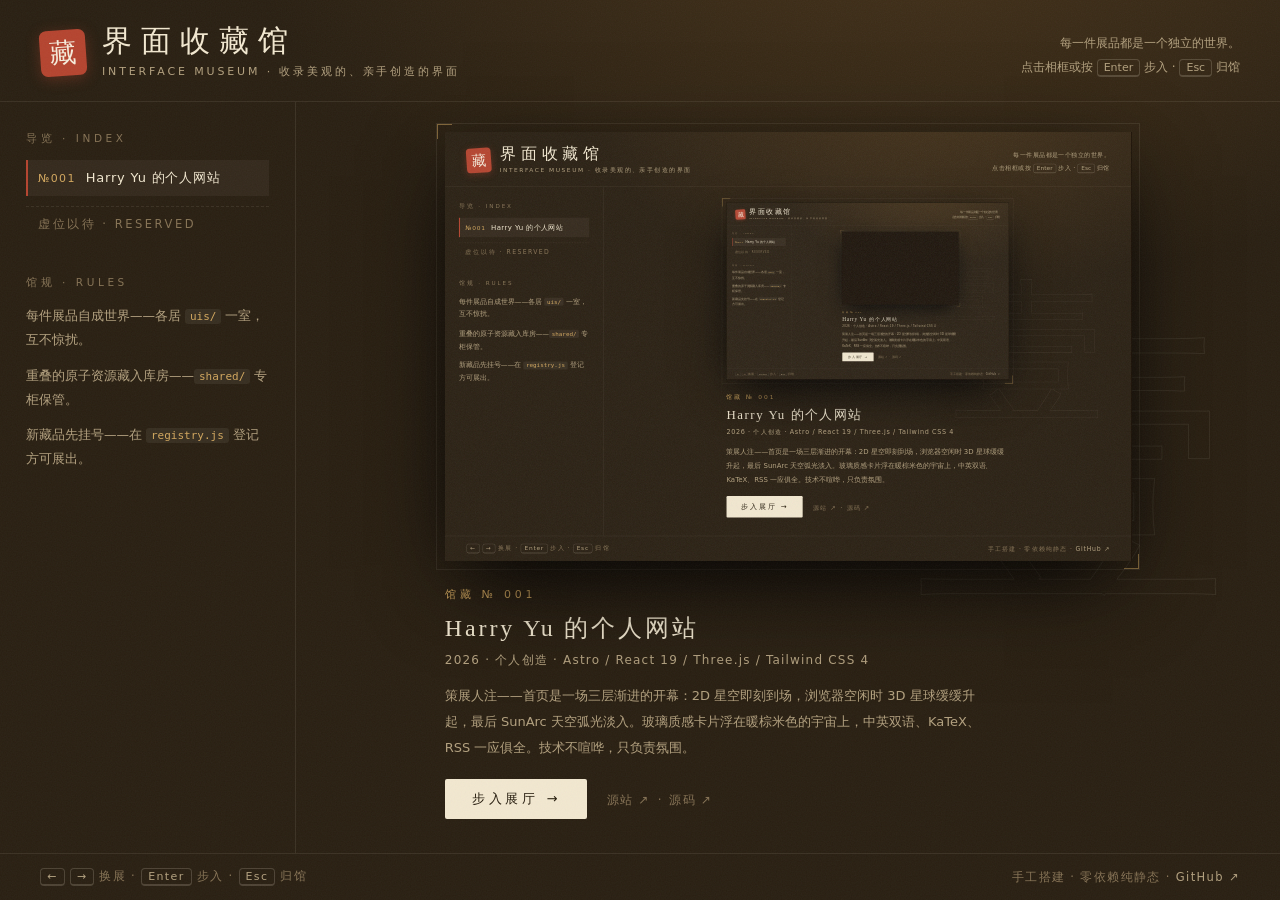
==== index.html @ 57eeff09 "配色改为土色系：暗夯土底 + 赭金点缀" ====
<!doctype html>
<html lang="zh-CN">
<head>
<meta charset="utf-8">
<meta name="viewport" content="width=device-width, initial-scale=1">
<title>界面收藏馆 · Interface Museum</title>
<meta name="description" content="收录美观的、亲手创造的界面。每一件展品都是一个独立的世界，由总台步入观展。">
<meta name="theme-color" content="#291f12">
<link rel="icon" href="data:image/svg+xml,%3Csvg xmlns='http://www.w3.org/2000/svg' viewBox='0 0 64 64'%3E%3Crect x='4' y='4' width='56' height='56' rx='10' fill='%23b5442f'/%3E%3Ctext x='32' y='45' font-size='34' text-anchor='middle' fill='%23f6ecdb' font-family='serif'%3E%E8%97%8F%3C/text%3E%3C/svg%3E">
<link rel="stylesheet" href="assets/hub.css">
</head>
<body>

<div class="grain" aria-hidden="true"></div>

<header class="hall-head">
  <div class="brand">
    <span class="seal" aria-hidden="true">藏</span>
    <div>
      <h1 class="title">界面收藏馆</h1>
      <p class="sub">INTERFACE MUSEUM · 收录美观的、亲手创造的界面</p>
    </div>
  </div>
  <p class="head-note">
    每一件展品都是一个独立的世界。<br>
    点击相框或按 <kbd>Enter</kbd> 步入 · <kbd>Esc</kbd> 归馆
  </p>
</header>

<div class="mid">
  <aside class="hall-side">
    <section class="index">
      <h2 class="side-title">导览 · INDEX</h2>
      <ol id="indexList"></ol>
    </section>
    <section class="rules">
      <h2 class="side-title">馆规 · RULES</h2>
      <ol>
        <li>每件展品自成世界——各居 <code>uis/</code> 一室，互不惊扰。</li>
        <li>重叠的原子资源藏入库房——<code>shared/</code> 专柜保管。</li>
        <li>新藏品先挂号——在 <code>registry.js</code> 登记方可展出。</li>
      </ol>
    </section>
  </aside>

  <main class="hall-main">
    <div class="hall-center" id="hallCenter">
      <div class="ghost-no" id="ghostNo" aria-hidden="true">壹</div>

      <div class="frame-wrap">
        <div class="frame" id="frame" data-loaded="false"></div>
      </div>

      <div class="placard" id="placard">
        <p class="placard-no" id="pNo"></p>
        <h2 class="placard-title" id="pTitle"></h2>
        <p class="placard-meta" id="pMeta"></p>
        <p class="placard-note" id="pNote"></p>
        <div class="placard-actions">
          <button class="btn-enter" id="btnEnter" type="button">步入展厅 →</button>
          <span class="placard-links" id="pLinks"></span>
        </div>
      </div>
    </div>
  </main>
</div>

<footer class="hall-foot">
  <span class="hint"><kbd>←</kbd> <kbd>→</kbd> 换展 · <kbd>Enter</kbd> 步入 · <kbd>Esc</kbd> 归馆</span>
  <span class="foot-right">手工搭建 · 零依赖纯静态 ·
    <a href="https://github.com/Alidadei/ui-museum" target="_blank" rel="noopener">GitHub ↗</a>
  </span>
</footer>

<div class="topbar" id="topbar" hidden>
  <button class="btn-leave" id="btnLeave" type="button">← 返回总台 <kbd>Esc</kbd></button>
  <span class="topbar-title" id="topbarTitle"></span>
  <span class="topbar-links" id="topbarLinks"></span>
</div>

<noscript><p style="padding:2rem;text-align:center">本馆需要启用 JavaScript 才能开展。</p></noscript>

<script src="registry.js"></script>
<script src="assets/hub.js"></script>
</body>
</html>
---- assets/hub.css ----
/* ============================================================
   界面收藏馆 · 总台样式
   零依赖：无外部字体、无框架；暖棕米色 × 馆藏印章红
   ============================================================ */
:root {
  --bg: #291f12;
  --bg-soft: #46331a;
  --ink: #f2e8d0;
  --ink-dim: #b3a17f;
  --ink-faint: #867355;
  --gold: #d2a75e;
  --seal: #b5442f;
  --soil: #1a1108;
  --line: rgba(242, 232, 208, 0.18);
  --line-soft: rgba(242, 232, 208, 0.09);
  --serif: "Songti SC", "Noto Serif SC", "Source Han Serif SC", "SimSun", serif;
  --sans: "PingFang SC", "Microsoft YaHei", "Segoe UI", system-ui, sans-serif;
  --mono: ui-monospace, "Cascadia Mono", Consolas, monospace;
}
* { box-sizing: border-box; margin: 0; padding: 0; }
html { height: 100%; }
body {
  min-height: 100vh;
  min-height: 100svh;
  display: flex;
  flex-direction: column;
  background-color: var(--bg);
  background-image: radial-gradient(1100px 640px at 72% -12%, var(--bg-soft) 0%, transparent 62%);
  background-attachment: fixed;
  color: var(--ink);
  font-family: var(--sans);
  -webkit-font-smoothing: antialiased;
  overflow-x: hidden;
}
body.in-stage { overflow: hidden; }
::selection { background: rgba(210, 167, 94, 0.35); }
:focus-visible { outline: 1px solid var(--gold); outline-offset: 3px; }
kbd {
  border: 1px solid var(--line); border-bottom-width: 2px; border-radius: 4px;
  padding: 1px 6px; font: 11px/1.5 var(--sans); color: var(--ink-dim);
}
a { color: inherit; }

/* 胶片颗粒：覆盖一切（含展品），玻璃展柜质感 */
.grain {
  position: fixed; inset: 0; z-index: 60; pointer-events: none; opacity: 0.05;
  background-image: url("data:image/svg+xml,%3Csvg xmlns='http://www.w3.org/2000/svg' width='240' height='240'%3E%3Cfilter id='n'%3E%3CfeTurbulence type='fractalNoise' baseFrequency='0.8' numOctaves='2' stitchTiles='stitch'/%3E%3C/filter%3E%3Crect width='240' height='240' filter='url(%23n)'/%3E%3C/svg%3E");
}

/* ── 顶部馆牌 ─────────────────────────────────────── */
.hall-head {
  display: flex; justify-content: space-between; align-items: flex-end;
  gap: 24px; padding: 26px 40px 22px;
  border-bottom: 1px solid var(--line-soft);
}
.brand { display: flex; align-items: center; gap: 16px; }
.seal {
  flex: none; width: 46px; height: 46px; border-radius: 7px;
  background: var(--seal); color: #f6ecdb; font-family: var(--serif); font-size: 27px;
  display: grid; place-items: center;
  transform: rotate(-4deg);
  box-shadow: 0 3px 14px rgba(181, 68, 47, 0.35);
  user-select: none;
}
.title { font-family: var(--serif); font-weight: 400; font-size: 30px; letter-spacing: 0.3em; line-height: 1; }
.sub { margin-top: 8px; color: var(--ink-dim); font-size: 11px; letter-spacing: 0.26em; }
.head-note { text-align: right; color: var(--ink-dim); font-size: 12px; line-height: 2; }

/* ── 中部：左导览/馆规 + 右展厅 ───────────────────── */
.mid { flex: 1 0 auto; display: grid; grid-template-columns: 296px 1fr; min-height: 0; }

.hall-side {
  border-right: 1px solid var(--line-soft);
  padding: 30px 26px;
  display: flex; flex-direction: column; gap: 34px;
}
.side-title {
  font-size: 10.5px; font-weight: 400; letter-spacing: 0.34em;
  color: var(--ink-faint); margin-bottom: 14px;
}
.index ol { list-style: none; display: flex; flex-direction: column; gap: 2px; }
.index button {
  width: 100%; text-align: left; background: none; border: 0;
  border-left: 2px solid transparent;
  color: var(--ink-dim); font: inherit; font-size: 13px; letter-spacing: 0.06em;
  padding: 9px 10px; cursor: pointer;
  display: flex; gap: 10px; align-items: baseline;
  transition: color 0.2s, background 0.2s, border-color 0.2s;
}
.index button:hover { color: var(--ink); }
.index button.active {
  color: var(--ink); border-left-color: var(--seal);
  background: rgba(242, 232, 208, 0.05);
}
.index .no { flex: none; color: var(--gold); font-size: 11px; letter-spacing: 0.12em; }
.index .ghost {
  color: var(--ink-faint); font-size: 11.5px; letter-spacing: 0.22em;
  padding: 10px 12px; border-top: 1px dashed var(--line-soft); margin-top: 8px;
}
.rules ol { list-style: none; display: flex; flex-direction: column; gap: 12px;
  color: var(--ink-dim); font-size: 12.5px; line-height: 1.9; }
.rules code {
  font-family: var(--mono); font-size: 11px; color: var(--gold);
  background: rgba(242, 232, 208, 0.07); border-radius: 3px; padding: 1px 5px;
}

/* ── 展厅 ─────────────────────────────────────────── */
.hall-main { min-width: 0; padding: 30px 40px 34px; display: flex; }
.hall-center {
  position: relative; flex: 1; width: 100%;
  min-height: 480px;
  display: flex; flex-direction: column; align-items: center; justify-content: center;
  gap: 26px;
}
.ghost-no {
  position: absolute; right: 1%; top: 50%; transform: translateY(-54%);
  z-index: 0; font-family: var(--serif); font-size: min(36vh, 320px); line-height: 1;
  color: transparent; -webkit-text-stroke: 1px rgba(242, 232, 208, 0.08);
  user-select: none; pointer-events: none;
}
.frame-wrap { position: relative; z-index: 1; max-width: 100%; outline: 1px solid var(--line-soft); outline-offset: 8px; }
.frame-wrap::before, .frame-wrap::after {
  content: ""; position: absolute; width: 14px; height: 14px;
  border: 1px solid var(--gold); opacity: 0.55;
}
.frame-wrap::before { top: -8px; left: -8px; border-right: 0; border-bottom: 0; }
.frame-wrap::after { bottom: -8px; right: -8px; border-left: 0; border-top: 0; }
.frame {
  position: relative; overflow: hidden;
  background: var(--soil); border: 1px solid var(--line);
  box-shadow: 0 26px 70px -22px rgba(0, 0, 0, 0.7);
}
.frame::before {
  content: "布 展 中"; position: absolute; inset: 0; z-index: 1;
  display: grid; place-items: center;
  color: var(--ink-faint); font-size: 12px; letter-spacing: 0.6em; text-indent: 0.6em;
}
.frame[data-loaded="true"]::before { display: none; }

/* 展品 iframe 外壳：始终 position:fixed，用 transform 在「相框 ↔ 全屏」间飞行 */
.port {
  position: fixed; z-index: 40;
  background: var(--soil);
  box-shadow: 0 26px 90px -18px rgba(0, 0, 0, 0.75);
  opacity: 0;
}
.port.loaded { opacity: 1; transition: opacity 0.6s ease 0.05s; }
body:not(.in-stage) .port { cursor: zoom-in; }
body:not(.in-stage) .port-iframe { pointer-events: none; }
body.in-stage .port { box-shadow: none; }
.port-iframe {
  border: 0; display: block;
  transform-origin: 0 0;
  background: var(--soil);
}

/* ── 展签 ─────────────────────────────────────────── */
.placard { width: var(--frame-w, 720px); max-width: 100%; }
.placard-no { color: var(--gold); font-size: 11px; letter-spacing: 0.34em; }
.placard-title {
  font-family: var(--serif); font-weight: 400; font-size: 24px;
  letter-spacing: 0.12em; margin-top: 10px;
}
.placard-meta { color: var(--ink-dim); font-size: 12px; letter-spacing: 0.1em; margin-top: 8px; }
.placard-note {
  color: var(--ink-dim); font-size: 13px; line-height: 2;
  margin-top: 14px; max-width: 66ch;
}
.placard-actions { margin-top: 18px; display: flex; align-items: center; gap: 20px; flex-wrap: wrap; }
.btn-enter {
  font-family: var(--sans); font-size: 13px; letter-spacing: 0.28em; text-indent: 0.1em;
  color: #261c0d; background: var(--ink);
  border: 0; border-radius: 2px; padding: 11px 26px; cursor: pointer;
  transition: background 0.25s;
}
.btn-enter:hover { background: var(--gold); }
.placard-links a, .topbar-links a {
  color: var(--ink-faint); font-size: 12px; letter-spacing: 0.1em;
  text-decoration: none; border-bottom: 1px solid transparent;
  transition: color 0.2s, border-color 0.2s;
}
.placard-links a:hover, .topbar-links a:hover { color: var(--ink-dim); border-color: var(--line); }
.placard-links .sep, .topbar-links .sep { color: var(--ink-faint); margin: 0 8px; font-size: 12px; }

/* ── 底部 ─────────────────────────────────────────── */
.hall-foot {
  display: flex; justify-content: space-between; align-items: center; gap: 16px;
  padding: 15px 40px; border-top: 1px solid var(--line-soft);
  color: var(--ink-faint); font-size: 11.5px; letter-spacing: 0.12em;
}
.hall-foot a { color: var(--ink-dim); text-decoration: none; }
.hall-foot a:hover { color: var(--ink); }

/* ── 全屏观展顶栏 ─────────────────────────────────── */
.topbar {
  position: fixed; top: 0; left: 0; right: 0; z-index: 50; height: 52px;
  display: flex; align-items: center; gap: 18px; padding: 0 18px;
  background: rgba(41, 31, 18, 0.85);
  backdrop-filter: blur(14px); -webkit-backdrop-filter: blur(14px);
  border-bottom: 1px solid var(--line-soft);
  transform: translateY(-100%); opacity: 0;
  transition: transform 0.45s cubic-bezier(0.32, 0.72, 0.18, 1), opacity 0.3s;
}
.topbar[hidden] { display: none; }
.topbar.show { transform: none; opacity: 1; }
.btn-leave {
  background: none; border: 1px solid var(--line); border-radius: 999px;
  color: var(--ink); font: inherit; font-size: 12.5px; letter-spacing: 0.08em;
  padding: 7px 14px; cursor: pointer;
  transition: background 0.25s, color 0.25s;
}
.btn-leave:hover { background: var(--ink); color: var(--bg); }
.btn-leave kbd { margin-left: 4px; }
.topbar-title { margin-left: auto; color: var(--ink-dim); font-size: 12.5px; letter-spacing: 0.14em; }
.topbar-links { margin-right: 6px; }

/* ── 换展 / 入场淡入淡出 ──────────────────────────── */
.frame-wrap, .placard, .ghost-no, .hall-head, .hall-side, .hall-foot { transition: opacity 0.28s ease; }
.swap-out .frame-wrap, .swap-out .placard, .swap-out .ghost-no { opacity: 0; }
body.in-stage .frame-wrap, body.in-stage .placard, body.in-stage .ghost-no,
body.in-stage .hall-head, body.in-stage .hall-side, body.in-stage .hall-foot {
  opacity: 0; pointer-events: none;
}

/* ── 移动端 ───────────────────────────────────────── */
@media (max-width: 880px) {
  .mid { grid-template-columns: 1fr; }
  .hall-side {
    order: 2; border-right: 0; border-top: 1px solid var(--line-soft);
    flex-direction: row; flex-wrap: wrap; gap: 26px;
  }
  .hall-side > section { flex: 1 1 260px; }
  .hall-head { align-items: center; padding: 20px 22px 16px; }
  .head-note { display: none; }
  .title { font-size: 21px; letter-spacing: 0.22em; }
  .sub { font-size: 9.5px; letter-spacing: 0.18em; }
  .seal { width: 38px; height: 38px; font-size: 22px; }
  .hall-main { padding: 22px 16px 28px; }
  .hall-center { min-height: 0; gap: 20px; }
  .ghost-no { font-size: 26vw; opacity: 0.8; }
  .hall-foot { padding: 12px 22px; flex-direction: column; align-items: flex-start; gap: 6px; }
  .placard-note { font-size: 12.5px; }
  .topbar { height: 46px; gap: 10px; }
}

@media (prefers-reduced-motion: reduce) {
  * { transition-duration: 0.01ms !important; animation: none !important; }
}
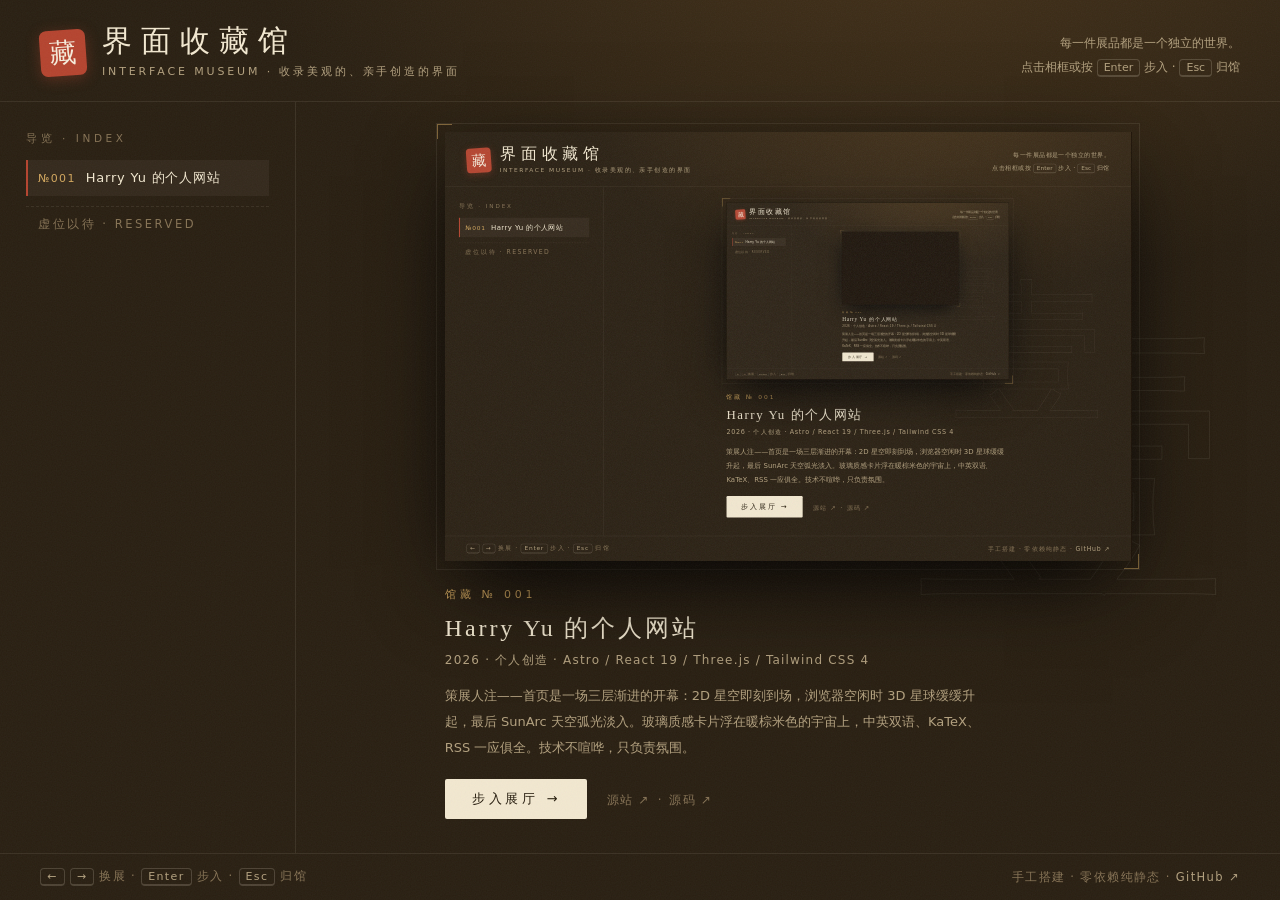
==== commit 01471a4e: "删去侧栏「馆规 · RULES」板块" ====
--- a/index.html
+++ b/index.html
@@ -32,14 +32,6 @@
     <section class="index">
       <h2 class="side-title">导览 · INDEX</h2>
       <ol id="indexList"></ol>
-    </section>
-    <section class="rules">
-      <h2 class="side-title">馆规 · RULES</h2>
-      <ol>
-        <li>每件展品自成世界——各居 <code>uis/</code> 一室，互不惊扰。</li>
-        <li>重叠的原子资源藏入库房——<code>shared/</code> 专柜保管。</li>
-        <li>新藏品先挂号——在 <code>registry.js</code> 登记方可展出。</li>
-      </ol>
     </section>
   </aside>
 
--- a/assets/hub.css
+++ b/assets/hub.css
@@ -15,7 +15,6 @@
   --line-soft: rgba(242, 232, 208, 0.09);
   --serif: "Songti SC", "Noto Serif SC", "Source Han Serif SC", "SimSun", serif;
   --sans: "PingFang SC", "Microsoft YaHei", "Segoe UI", system-ui, sans-serif;
-  --mono: ui-monospace, "Cascadia Mono", Consolas, monospace;
 }
 * { box-sizing: border-box; margin: 0; padding: 0; }
 html { height: 100%; }
@@ -96,12 +95,6 @@
 .index .ghost {
   color: var(--ink-faint); font-size: 11.5px; letter-spacing: 0.22em;
   padding: 10px 12px; border-top: 1px dashed var(--line-soft); margin-top: 8px;
-}
-.rules ol { list-style: none; display: flex; flex-direction: column; gap: 12px;
-  color: var(--ink-dim); font-size: 12.5px; line-height: 1.9; }
-.rules code {
-  font-family: var(--mono); font-size: 11px; color: var(--gold);
-  background: rgba(242, 232, 208, 0.07); border-radius: 3px; padding: 1px 5px;
 }
 
 /* ── 展厅 ─────────────────────────────────────────── */
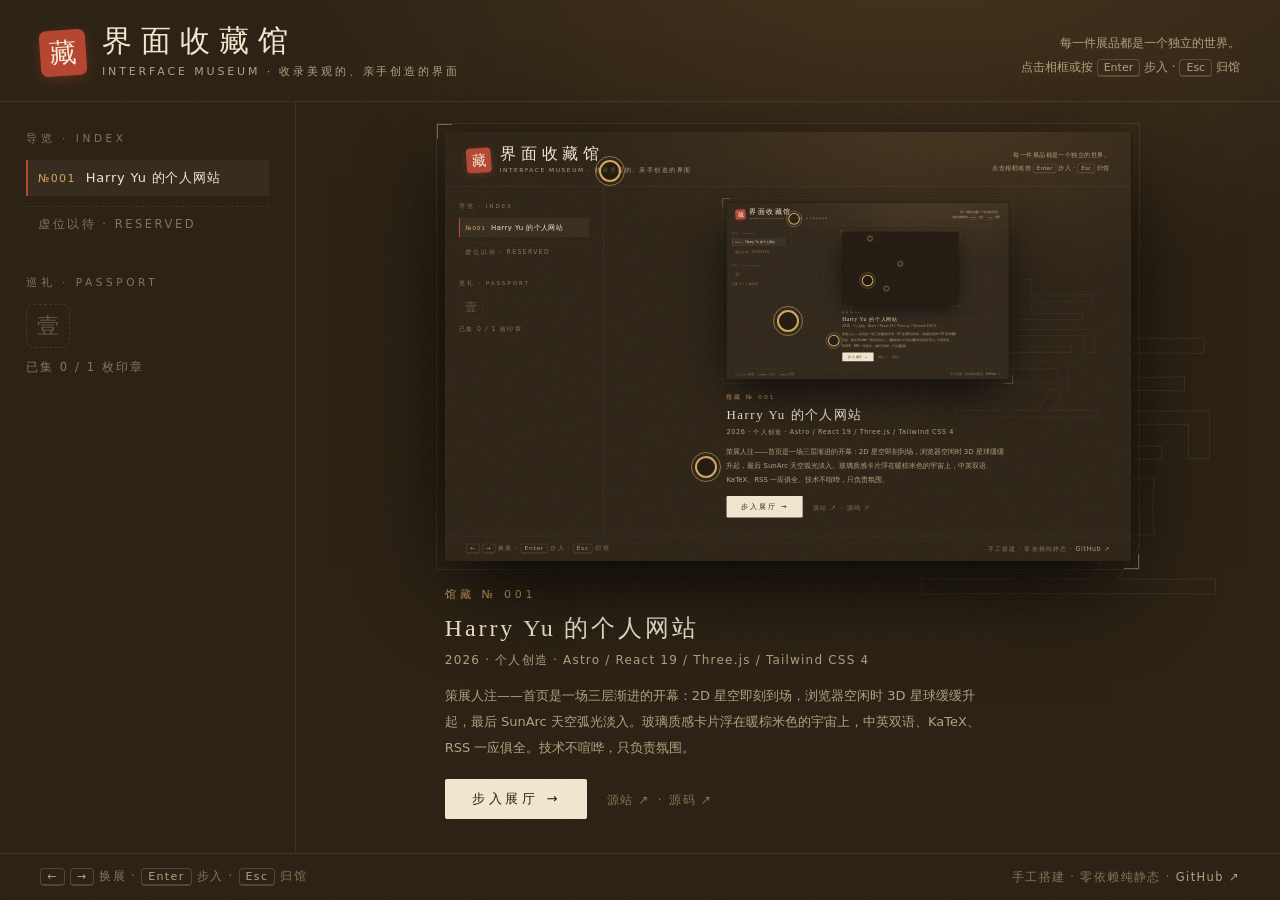
==== commit 8f58eeee: "feat: 巡礼集章——步入盖章 localStorage 持久化，集满荣誉访客彩蛋" ====
--- a/index.html
+++ b/index.html
@@ -32,6 +32,11 @@
     <section class="index">
       <h2 class="side-title">导览 · INDEX</h2>
       <ol id="indexList"></ol>
+    </section>
+    <section class="passport">
+      <h2 class="side-title">巡礼 · PASSPORT</h2>
+      <div class="stamp-grid" id="stampGrid"></div>
+      <p class="stamp-progress" id="stampProgress"></p>
     </section>
   </aside>
 
@@ -70,6 +75,8 @@
   <span class="topbar-links" id="topbarLinks"></span>
 </div>
 
+<div class="toast" id="toast" role="status"></div>
+
 <noscript><p style="padding:2rem;text-align:center">本馆需要启用 JavaScript 才能开展。</p></noscript>
 
 <script src="registry.js"></script>
--- a/assets/hub.css
+++ b/assets/hub.css
@@ -214,6 +214,79 @@
 body.in-stage .hall-head, body.in-stage .hall-side, body.in-stage .hall-foot {
   opacity: 0; pointer-events: none;
 }
+
+/* ── 巡礼印章 ─────────────────────────────────────── */
+.stamp-grid { display: flex; flex-wrap: wrap; gap: 10px; }
+.stamp {
+  width: 44px; height: 44px; border-radius: 8px;
+  display: grid; place-items: center;
+  font-family: var(--serif); font-size: 22px; user-select: none;
+}
+.stamp.done {
+  background: var(--seal); color: #f6ecdb;
+  transform: rotate(-4deg);
+  box-shadow: 0 3px 12px rgba(181, 68, 47, 0.4);
+}
+.stamp.todo { border: 1.5px dashed var(--line); color: var(--ink-faint); opacity: 0.65; }
+.stamp-grid.glow .stamp.done { animation: stamp-glow 0.9s ease 3; }
+@keyframes stamp-glow {
+  0%, 100% { box-shadow: 0 3px 12px rgba(181, 68, 47, 0.4); }
+  50% { box-shadow: 0 0 0 7px rgba(210, 167, 94, 0.35); }
+}
+.stamp-progress { margin-top: 12px; color: var(--ink-faint); font-size: 11.5px; letter-spacing: 0.18em; }
+
+.toast {
+  position: fixed; left: 50%; bottom: 30px; z-index: 55;
+  transform: translate(-50%, 12px);
+  background: var(--soil); border: 1px solid var(--gold); border-radius: 999px;
+  color: var(--ink); font-size: 13px; letter-spacing: 0.1em;
+  padding: 10px 22px; opacity: 0; pointer-events: none;
+  transition: opacity 0.3s ease, transform 0.3s ease;
+}
+.toast.show { opacity: 1; transform: translate(-50%, 0); }
+
+/* ── 高光解剖：缩览热区 ───────────────────────────── */
+.hotspots { position: fixed; z-index: 45; pointer-events: none; transition: opacity 0.28s ease; }
+body.in-stage .hotspots { opacity: 0; }
+.hotspot {
+  position: absolute; transform: translate(-50%, -50%);
+  width: 22px; height: 22px; border-radius: 50%;
+  border: 2px solid var(--gold); background: rgba(26, 17, 8, 0.55);
+  pointer-events: auto; cursor: help; padding: 0;
+}
+.hotspot::after {
+  content: ""; position: absolute; inset: -6px; border-radius: 50%;
+  border: 1px solid var(--gold); opacity: 0.6;
+  animation: hotspot-pulse 2.2s ease-out infinite;
+}
+@keyframes hotspot-pulse {
+  0% { transform: scale(0.6); opacity: 0.7; }
+  70%, 100% { transform: scale(1.7); opacity: 0; }
+}
+.hotspot-tip {
+  position: absolute; bottom: calc(100% + 12px); left: 50%;
+  transform: translateX(-50%) translateY(4px);
+  width: max-content; max-width: 240px;
+  background: var(--soil); border: 1px solid var(--line); border-radius: 8px;
+  padding: 10px 14px; text-align: left; letter-spacing: 0.02em;
+  opacity: 0; visibility: hidden; pointer-events: none;
+  transition: opacity 0.22s ease, transform 0.22s ease, visibility 0.22s;
+  box-shadow: 0 14px 40px -12px rgba(0, 0, 0, 0.7);
+}
+.hotspot-tip b { display: block; color: var(--gold); font-size: 13px; font-weight: 600; letter-spacing: 0.08em; }
+.hotspot-tip i { display: block; font-style: normal; color: var(--ink-dim); font-size: 12.5px; line-height: 1.8; margin-top: 3px; }
+.hotspot:hover .hotspot-tip,
+.hotspot.open .hotspot-tip,
+.hotspot:focus-visible .hotspot-tip { opacity: 1; visibility: visible; }
+.hotspot.open .hotspot-tip,
+.hotspot:focus-visible .hotspot-tip { transform: translateX(-50%) translateY(0); }
+.hotspot.below .hotspot-tip { bottom: auto; top: calc(100% + 12px); }
+.hotspot.tip-left .hotspot-tip { left: 0; transform: translateX(0) translateY(4px); }
+.hotspot.tip-left.open .hotspot-tip,
+.hotspot.tip-left:focus-visible .hotspot-tip { transform: translateX(0) translateY(0); }
+.hotspot.tip-right .hotspot-tip { left: auto; right: 0; transform: translateX(0) translateY(4px); }
+.hotspot.tip-right.open .hotspot-tip,
+.hotspot.tip-right:focus-visible .hotspot-tip { transform: translateX(0) translateY(0); }
 
 /* ── 移动端 ───────────────────────────────────────── */
 @media (max-width: 880px) {
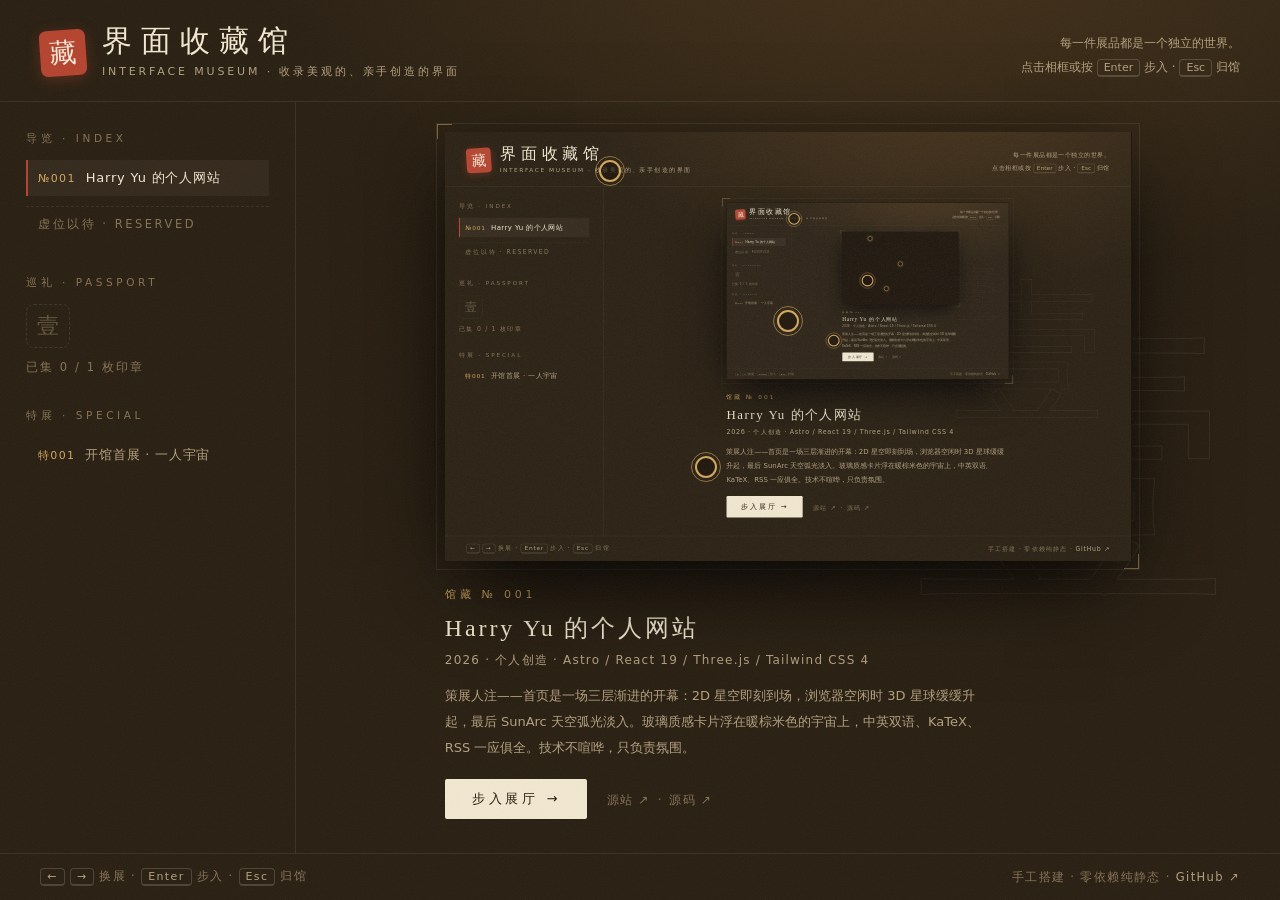
==== commit 31d70fd0: "feat: 特展机制——主题展线 #/exhibition/<id>，前言幕布→逐件巡游→闭幕" ====
--- a/index.html
+++ b/index.html
@@ -38,6 +38,10 @@
       <div class="stamp-grid" id="stampGrid"></div>
       <p class="stamp-progress" id="stampProgress"></p>
     </section>
+    <section class="special">
+      <h2 class="side-title">特展 · SPECIAL</h2>
+      <ol id="specialList"></ol>
+    </section>
   </aside>
 
   <main class="hall-main">
@@ -75,6 +79,15 @@
   <span class="topbar-links" id="topbarLinks"></span>
 </div>
 
+<div class="tour" id="tour" hidden>
+  <div class="tour-card">
+    <p class="tour-no" id="tourNo"></p>
+    <h2 class="tour-title" id="tourTitle"></h2>
+    <p class="tour-text" id="tourText"></p>
+    <div class="tour-actions" id="tourActions"></div>
+  </div>
+</div>
+
 <div class="toast" id="toast" role="status"></div>
 
 <noscript><p style="padding:2rem;text-align:center">本馆需要启用 JavaScript 才能开展。</p></noscript>
--- a/assets/hub.css
+++ b/assets/hub.css
@@ -77,8 +77,8 @@
   font-size: 10.5px; font-weight: 400; letter-spacing: 0.34em;
   color: var(--ink-faint); margin-bottom: 14px;
 }
-.index ol { list-style: none; display: flex; flex-direction: column; gap: 2px; }
-.index button {
+.index ol, .special ol { list-style: none; display: flex; flex-direction: column; gap: 2px; }
+.index button, .special button {
   width: 100%; text-align: left; background: none; border: 0;
   border-left: 2px solid transparent;
   color: var(--ink-dim); font: inherit; font-size: 13px; letter-spacing: 0.06em;
@@ -86,12 +86,12 @@
   display: flex; gap: 10px; align-items: baseline;
   transition: color 0.2s, background 0.2s, border-color 0.2s;
 }
-.index button:hover { color: var(--ink); }
+.index button:hover, .special button:hover { color: var(--ink); }
 .index button.active {
   color: var(--ink); border-left-color: var(--seal);
   background: rgba(242, 232, 208, 0.05);
 }
-.index .no { flex: none; color: var(--gold); font-size: 11px; letter-spacing: 0.12em; }
+.index .no, .special .no { flex: none; color: var(--gold); font-size: 11px; letter-spacing: 0.12em; }
 .index .ghost {
   color: var(--ink-faint); font-size: 11.5px; letter-spacing: 0.22em;
   padding: 10px 12px; border-top: 1px dashed var(--line-soft); margin-top: 8px;
@@ -244,6 +244,36 @@
   transition: opacity 0.3s ease, transform 0.3s ease;
 }
 .toast.show { opacity: 1; transform: translate(-50%, 0); }
+
+/* ── 特展巡游幕布 ─────────────────────────────────── */
+.tour {
+  position: fixed; inset: 0; z-index: 55;
+  display: grid; place-items: center; padding: 20px;
+  background: rgba(13, 10, 8, 0.82);
+  backdrop-filter: blur(10px); -webkit-backdrop-filter: blur(10px);
+  opacity: 0; transition: opacity 0.32s ease;
+}
+.tour[hidden] { display: none; }
+.tour.show { opacity: 1; }
+.tour-card {
+  max-width: 600px;
+  background: var(--bg); border: 1px solid var(--line); border-radius: 14px;
+  padding: 40px 44px;
+  box-shadow: 0 40px 100px -30px rgba(0, 0, 0, 0.8);
+}
+.tour-no { color: var(--gold); font-size: 11px; letter-spacing: 0.34em; }
+.tour-title {
+  font-family: var(--serif); font-weight: 400; font-size: 28px;
+  letter-spacing: 0.1em; margin-top: 10px;
+}
+.tour-text { color: var(--ink-dim); font-size: 14.5px; line-height: 2.1; margin-top: 18px; }
+.tour-actions { margin-top: 26px; display: flex; gap: 18px; align-items: center; }
+.tour-skip {
+  background: none; border: 0; color: var(--ink-faint);
+  font: inherit; font-size: 12.5px; letter-spacing: 0.1em; cursor: pointer;
+  transition: color 0.2s;
+}
+.tour-skip:hover { color: var(--ink-dim); }
 
 /* ── 高光解剖：缩览热区 ───────────────────────────── */
 .hotspots { position: fixed; z-index: 45; pointer-events: none; transition: opacity 0.28s ease; }
@@ -307,6 +337,7 @@
   .hall-foot { padding: 12px 22px; flex-direction: column; align-items: flex-start; gap: 6px; }
   .placard-note { font-size: 12.5px; }
   .topbar { height: 46px; gap: 10px; }
+  .tour-card { padding: 30px 24px; }
 }
 
 @media (prefers-reduced-motion: reduce) {
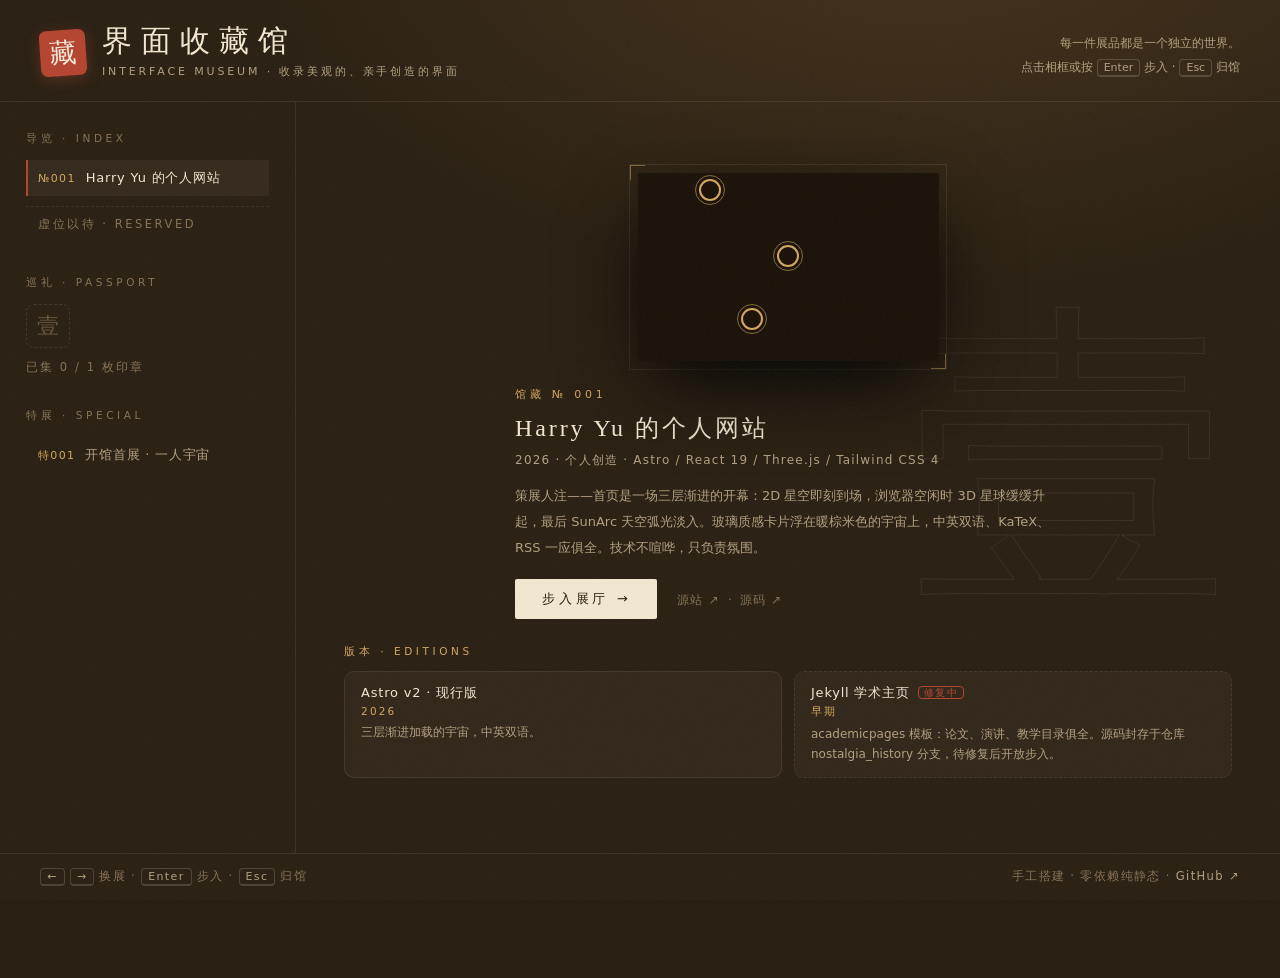
==== commit 7b108ff9: "feat: 版本史专柜——可步入版本 + 修复中凭证陈列（Jekyll 时代源码封存于 nostalgia_history）" ====
--- a/index.html
+++ b/index.html
@@ -62,6 +62,8 @@
           <span class="placard-links" id="pLinks"></span>
         </div>
       </div>
+
+      <div class="versions" id="versionsBox" hidden></div>
     </div>
   </main>
 </div>
--- a/assets/hub.css
+++ b/assets/hub.css
@@ -244,6 +244,31 @@
   transition: opacity 0.3s ease, transform 0.3s ease;
 }
 .toast.show { opacity: 1; transform: translate(-50%, 0); }
+
+/* ── 版本史专柜 ───────────────────────────────────── */
+.versions { width: var(--frame-w, 720px); max-width: 100%; }
+.versions-head { color: var(--gold); font-size: 10.5px; letter-spacing: 0.34em; margin-bottom: 12px; }
+.versions-row { display: flex; gap: 12px; flex-wrap: wrap; }
+.version-card {
+  flex: 1 1 200px; text-align: left;
+  background: rgba(242, 232, 208, 0.04);
+  border: 1px solid var(--line-soft); border-radius: 10px;
+  padding: 12px 16px; display: flex; flex-direction: column; gap: 3px;
+  font: inherit; color: inherit;
+  transition: border-color 0.25s, background 0.25s;
+}
+button.version-card { cursor: pointer; }
+button.version-card:hover { border-color: var(--gold); background: rgba(242, 232, 208, 0.07); }
+.version-card.restoring { border-style: dashed; cursor: help; }
+.v-label { font-size: 13px; color: var(--ink); letter-spacing: 0.06em; }
+.v-year { font-size: 10.5px; color: var(--gold); letter-spacing: 0.2em; }
+.v-note { font-size: 12px; color: var(--ink-dim); line-height: 1.7; margin-top: 2px; }
+.version-card.restoring .v-label::after {
+  content: "修复中";
+  margin-left: 8px; font-size: 10px; color: var(--seal);
+  border: 1px solid var(--seal); border-radius: 4px;
+  padding: 0 5px; letter-spacing: 0.15em; vertical-align: 1px;
+}
 
 /* ── 特展巡游幕布 ─────────────────────────────────── */
 .tour {
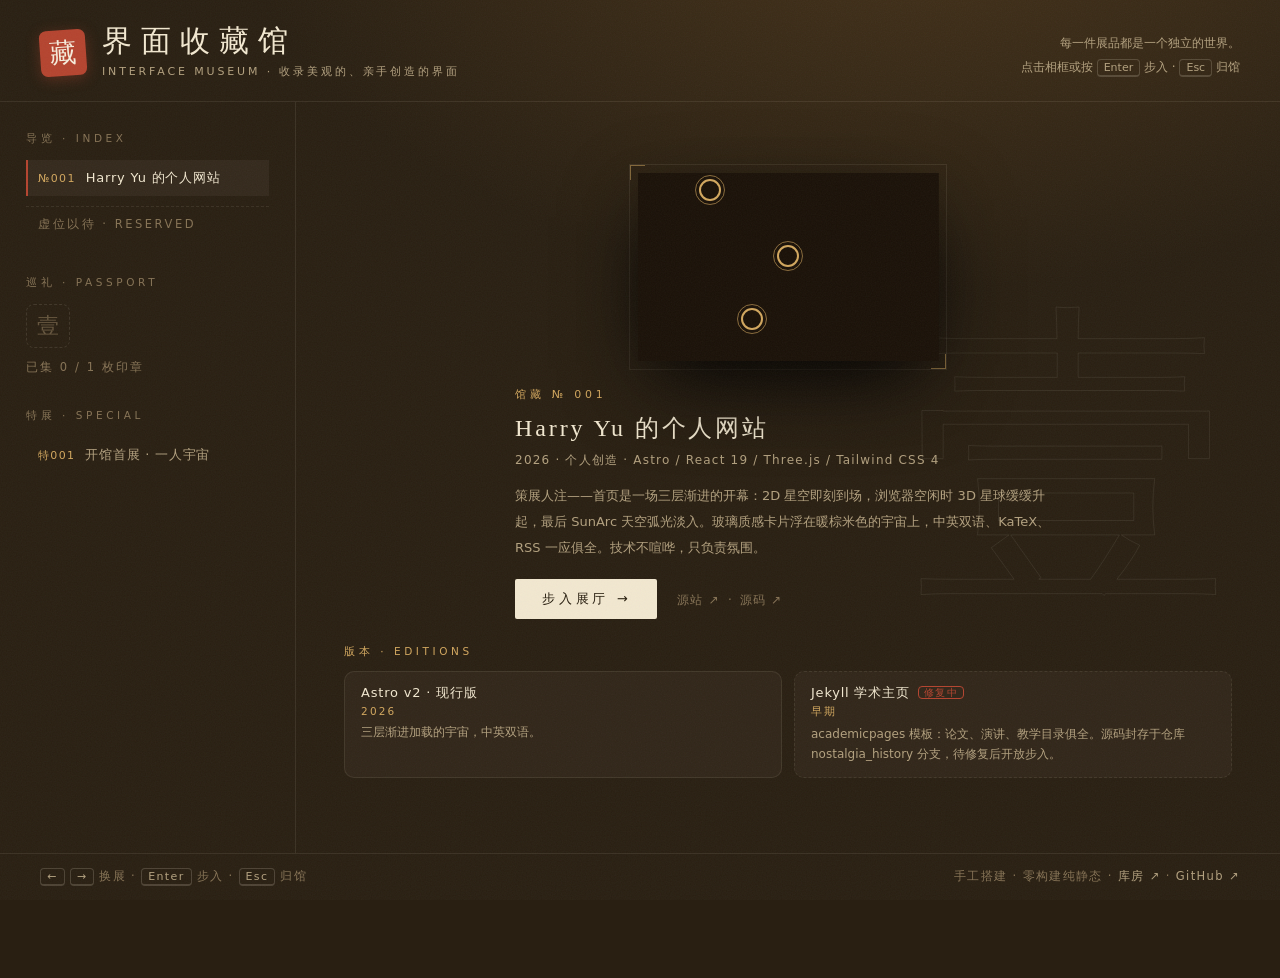
==== commit 7988840a: "feat: 库房公开化——shared/ 原子对外陈列（earth-tokens/flip-step 入库，总台领用，附演示与下载）" ====
--- a/index.html
+++ b/index.html
@@ -70,7 +70,8 @@
 
 <footer class="hall-foot">
   <span class="hint"><kbd>←</kbd> <kbd>→</kbd> 换展 · <kbd>Enter</kbd> 步入 · <kbd>Esc</kbd> 归馆</span>
-  <span class="foot-right">手工搭建 · 零依赖纯静态 ·
+  <span class="foot-right">手工搭建 · 零构建纯静态 ·
+    <a href="shared/">库房 ↗</a> ·
     <a href="https://github.com/Alidadei/ui-museum" target="_blank" rel="noopener">GitHub ↗</a>
   </span>
 </footer>
@@ -95,6 +96,7 @@
 <noscript><p style="padding:2rem;text-align:center">本馆需要启用 JavaScript 才能开展。</p></noscript>
 
 <script src="registry.js"></script>
+<script src="shared/flip-step/flip.js"></script>
 <script src="assets/hub.js"></script>
 </body>
 </html>
--- a/assets/hub.css
+++ b/assets/hub.css
@@ -1,18 +1,11 @@
 /* ============================================================
    界面收藏馆 · 总台样式
-   零依赖：无外部字体、无框架；暖棕米色 × 馆藏印章红
+   零构建：无外部字体、无框架；暖土色 × 馆藏印章红
+   色票已入库为馆藏原子 原001（shared/earth-tokens/），此处领用
    ============================================================ */
+@import url("../shared/earth-tokens/tokens.css");
+
 :root {
-  --bg: #291f12;
-  --bg-soft: #46331a;
-  --ink: #f2e8d0;
-  --ink-dim: #b3a17f;
-  --ink-faint: #867355;
-  --gold: #d2a75e;
-  --seal: #b5442f;
-  --soil: #1a1108;
-  --line: rgba(242, 232, 208, 0.18);
-  --line-soft: rgba(242, 232, 208, 0.09);
   --serif: "Songti SC", "Noto Serif SC", "Source Han Serif SC", "SimSun", serif;
   --sans: "PingFang SC", "Microsoft YaHei", "Segoe UI", system-ui, sans-serif;
 }
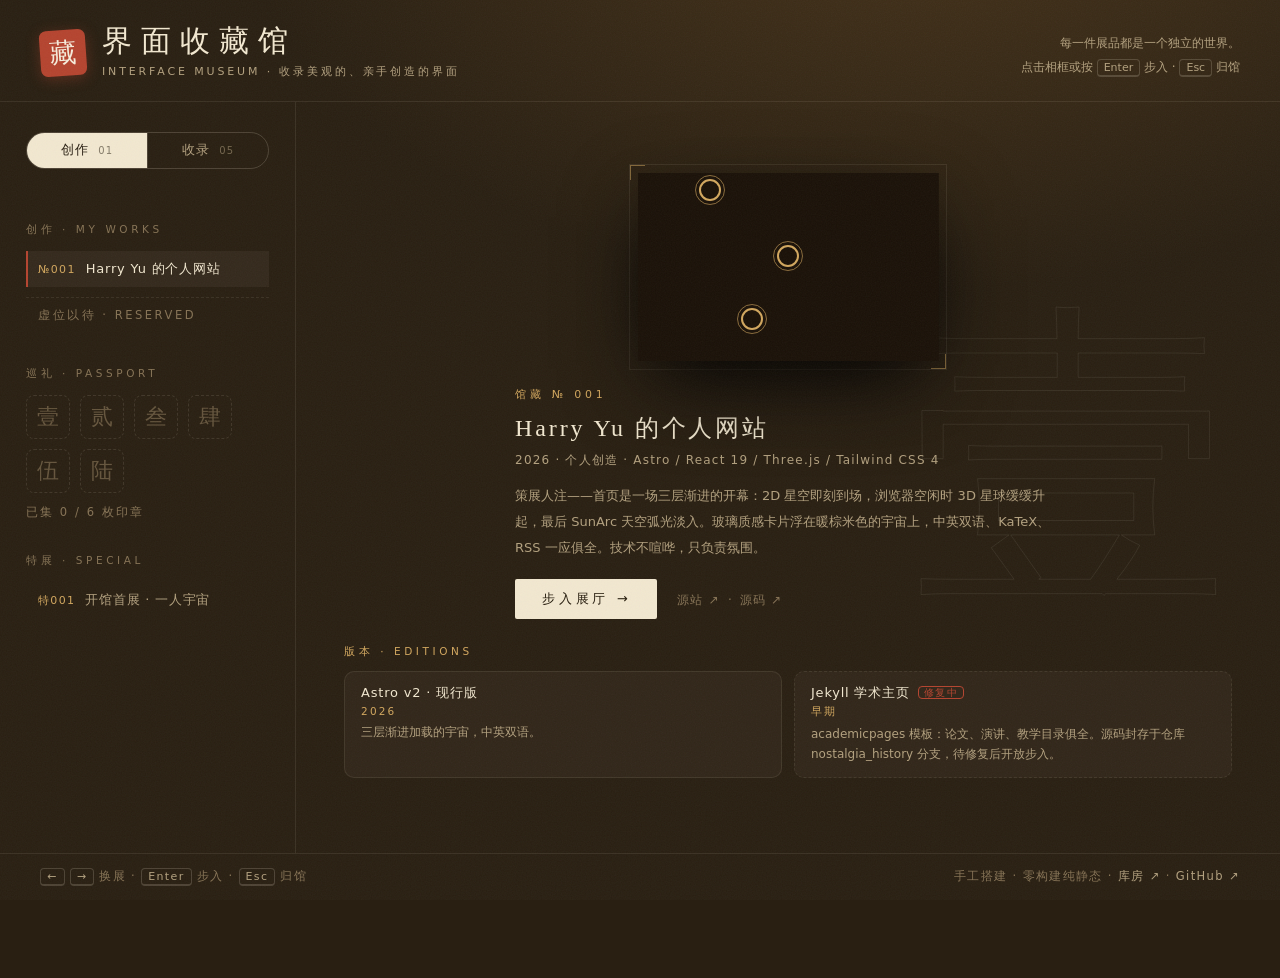
==== commit c1bfa514: "feat: 馆藏分区——创作/收录分开陈列（切换 tabs、导览与特展按区分组、箭头限定分区内、直链自动落区、embed 馆外展品机制）；附 Node 桩回归测试" ====
--- a/index.html
+++ b/index.html
@@ -29,8 +29,12 @@
 
 <div class="mid">
   <aside class="hall-side">
+    <div class="zone-tabs" id="zoneTabs" role="tablist" aria-label="馆藏分区">
+      <button type="button" data-zone="create" class="on">创作 <span>00</span></button>
+      <button type="button" data-zone="collect">收录 <span>00</span></button>
+    </div>
     <section class="index">
-      <h2 class="side-title">导览 · INDEX</h2>
+      <h2 class="side-title" id="indexTitle">创作 · MY WORKS</h2>
       <ol id="indexList"></ol>
     </section>
     <section class="passport">
--- a/assets/hub.css
+++ b/assets/hub.css
@@ -208,6 +208,33 @@
   opacity: 0; pointer-events: none;
 }
 
+/* 馆外展品的馆牌封面 */
+.port.cover { display: grid; place-items: center; align-content: center; gap: 10px; text-align: center; padding: 24px; cursor: pointer; }
+.port.cover .c-name { font-family: var(--serif); font-size: clamp(20px, 2.4vw, 30px); letter-spacing: 0.08em; }
+.port.cover .c-tag { color: var(--ink-faint); font-size: 11px; letter-spacing: 0.34em; }
+.port.cover .c-open {
+  margin-top: 10px; color: var(--gold); font-size: 13px; letter-spacing: 0.15em;
+  border: 1px solid var(--line); border-radius: 999px; padding: 8px 20px;
+  transition: background 0.25s, color 0.25s;
+}
+.port.cover:hover .c-open { background: var(--gold); color: var(--bg); border-color: var(--gold); }
+
+/* ── 分区切换（创作 / 收录） ──────────────────────── */
+.zone-tabs {
+  display: flex; border: 1px solid var(--line); border-radius: 999px;
+  overflow: hidden; margin-bottom: 20px;
+}
+.zone-tabs button {
+  flex: 1; background: none; border: 0; color: var(--ink-dim);
+  font: inherit; font-size: 12.5px; letter-spacing: 0.1em;
+  padding: 9px 0; cursor: pointer;
+  transition: background 0.25s, color 0.25s;
+}
+.zone-tabs button + button { border-left: 1px solid var(--line); }
+.zone-tabs button:hover { color: var(--ink); }
+.zone-tabs button.on { background: var(--ink); color: var(--bg); }
+.zone-tabs button span { opacity: 0.55; font-size: 10px; margin-left: 4px; }
+
 /* ── 巡礼印章 ─────────────────────────────────────── */
 .stamp-grid { display: flex; flex-wrap: wrap; gap: 10px; }
 .stamp {
@@ -344,6 +371,7 @@
     flex-direction: row; flex-wrap: wrap; gap: 26px;
   }
   .hall-side > section { flex: 1 1 260px; }
+  .hall-side .zone-tabs { flex: 1 1 100%; }
   .hall-head { align-items: center; padding: 20px 22px 16px; }
   .head-note { display: none; }
   .title { font-size: 21px; letter-spacing: 0.22em; }
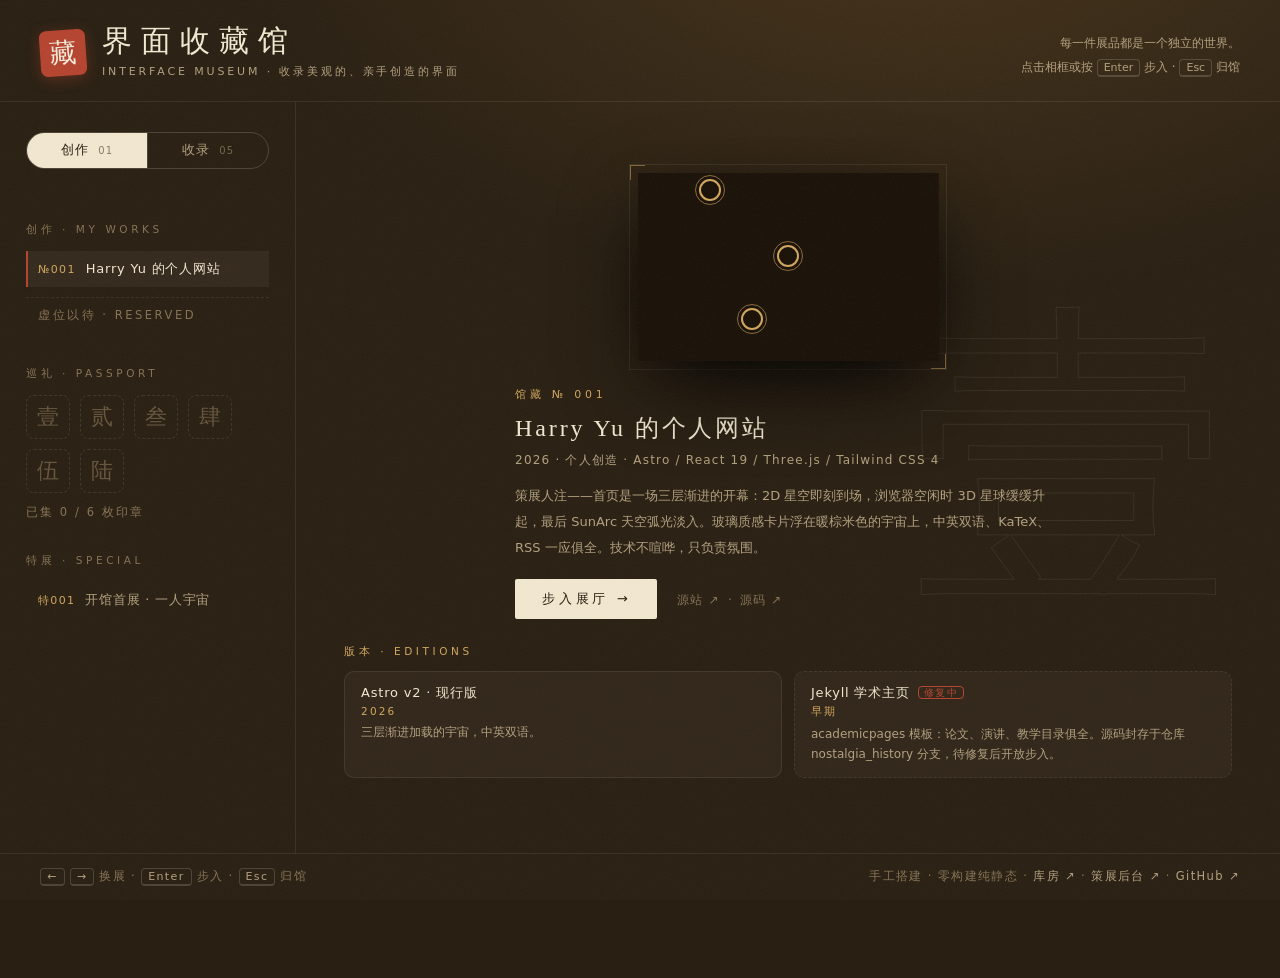
==== commit f0189760: "feat: 策展后台——可视化编辑展品介绍，GitHub API 一键发布（admin/ + admin-core 外科手术回写 + 回归测试）" ====
--- a/index.html
+++ b/index.html
@@ -76,6 +76,7 @@
   <span class="hint"><kbd>←</kbd> <kbd>→</kbd> 换展 · <kbd>Enter</kbd> 步入 · <kbd>Esc</kbd> 归馆</span>
   <span class="foot-right">手工搭建 · 零构建纯静态 ·
     <a href="shared/">库房 ↗</a> ·
+    <a href="admin/">策展后台 ↗</a> ·
     <a href="https://github.com/Alidadei/ui-museum" target="_blank" rel="noopener">GitHub ↗</a>
   </span>
 </footer>
